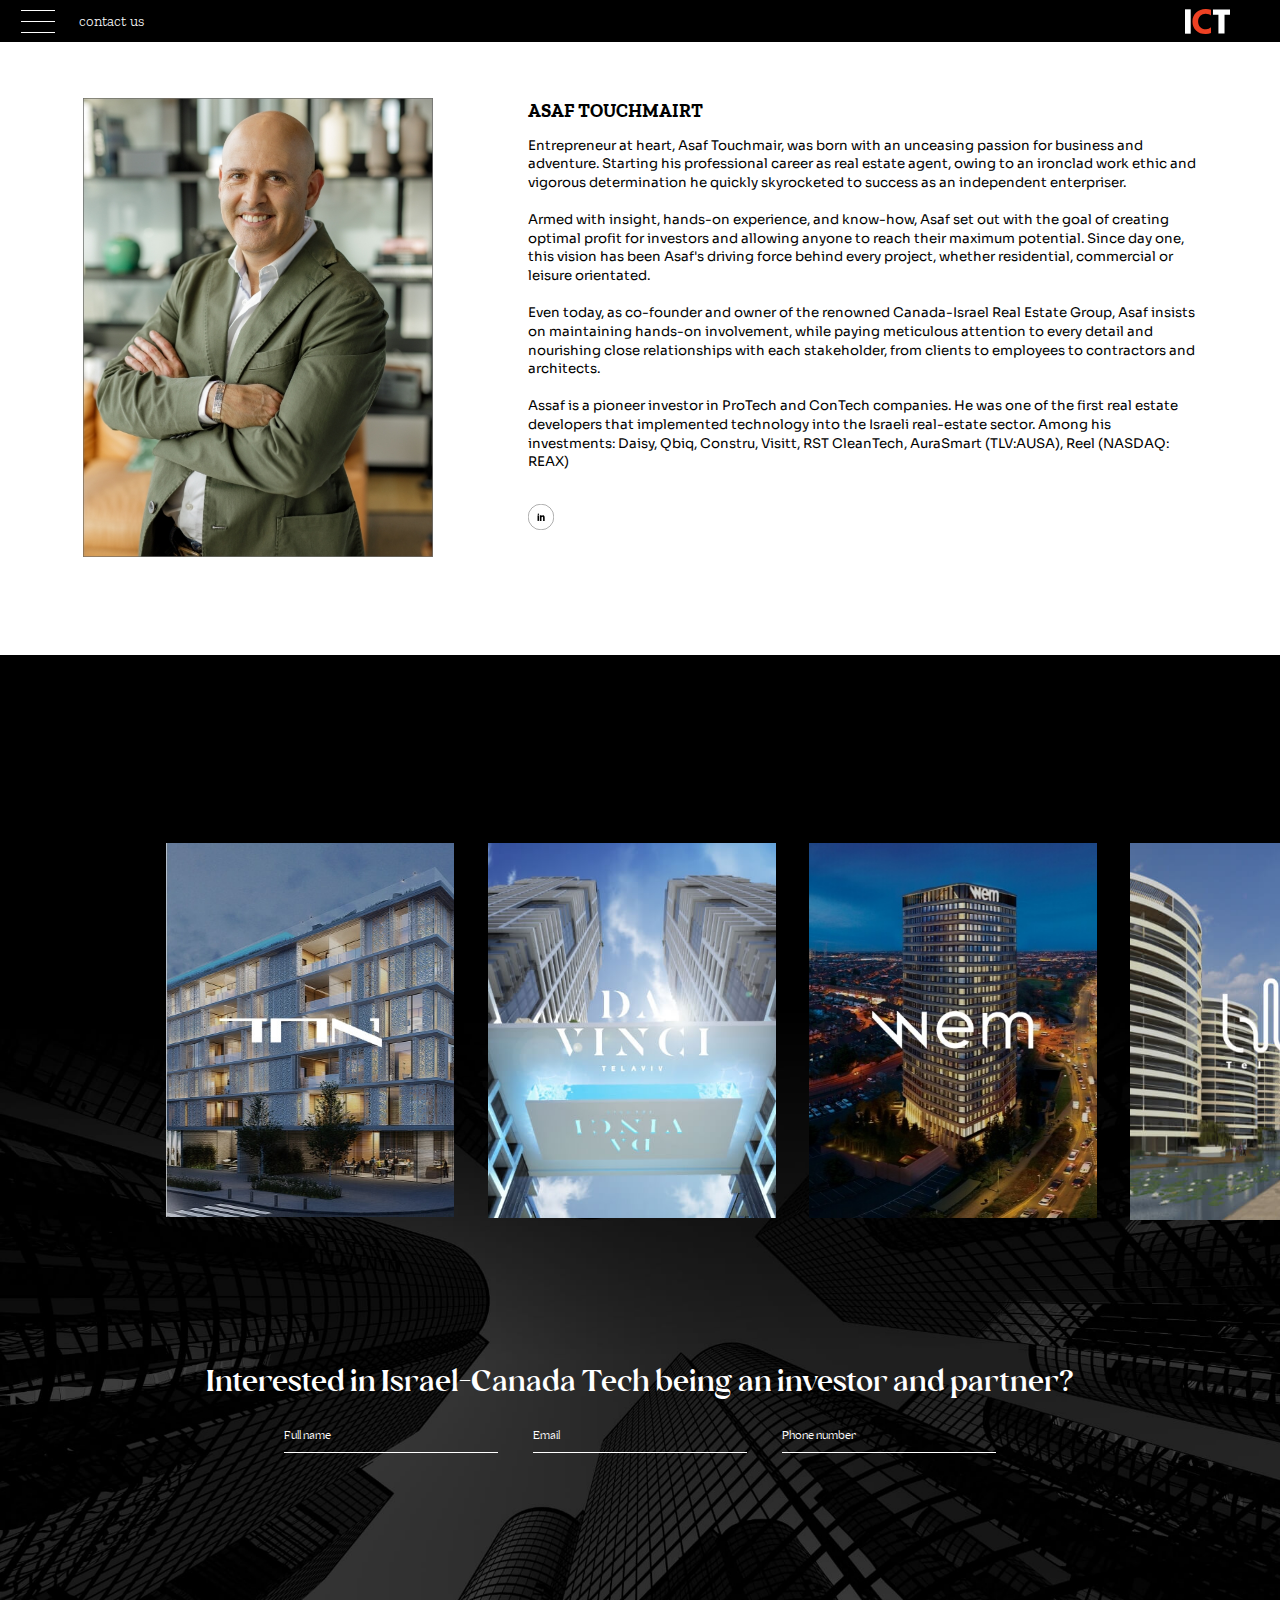
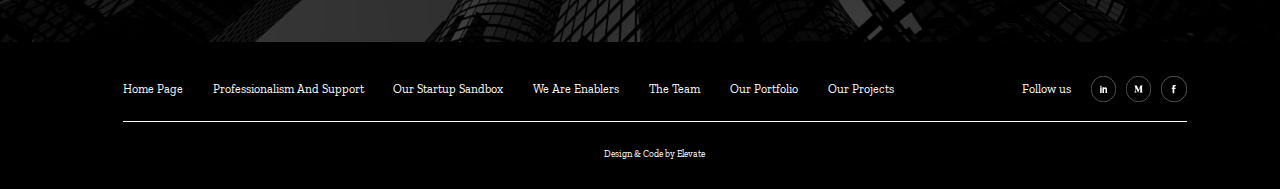
==== asaf.html @ 32698605 "[IMP] - Changes upon feedback" ====
<!DOCTYPE html>
<html lang="en-US">

<head>
  <!-- Meta -->
  <meta charset="UTF-8">
  <meta name="viewport" content="width=device-width, initial-scale=1.0">
  <meta name="description" content="Canada Tech">
  <title>Canada Tech</title>

  <!-- Font -->
  <link rel="preconnect" href="https://fonts.googleapis.com">
  <link rel="preconnect" href="https://fonts.gstatic.com" crossorigin>
  <link href="https://fonts.googleapis.com/css2?family=Zilla+Slab:wght@400;600&display=swap" rel="stylesheet">
  <link href="https://fonts.googleapis.com/css2?family=Sora&display=swap" rel="stylesheet">

  <!-- Style (Vendor) -->
  <link rel="stylesheet" href="css/swiper-bundle.min.css">
  <link rel="stylesheet" href="css/aos.css">

  <!-- Style -->
  <link rel="stylesheet" href="css/elevate-framework.css">
  <link rel="stylesheet" href="css/style.css">

  <!-- Favicon -->
  <link rel="icon" href="img/favicon.png">
</head>

<body>

  <!-- Header -->
  <header class="header">
    <div class="container">
      <!-- Action -->
      <div class="header-action">
        <!-- Hamburger -->
        <div class="header-hamburger">
          <a href="#">
            <img src="img/icons/hamburger.svg" alt="canada-tech-img">
          </a>
        </div>
        <p class="f-d-22 f-m-34 light f-zilla">contact us</p>
      </div>
      <!-- Logo -->
      <div class="header-logo">
        <a href="#">
          <img src="img/global/logo.svg" alt="canada-tech-img">
        </a>
      </div>
      <!-- Header Menu -->
      <div class="header-menu">
        <ul>
          <!-- Item -->
          <li>
            <a href="#aboutSlider">
              <h2 class="f-d-42 f-m-90 text-orange">01</h2>
              <p class="f-d-36 f-m-50">Professionalism
                <br>And Support</p>
              <img src="img/global/menu-bg.jpg" alt="canada-tech-img">
            </a>
          </li>
          <!-- Item -->
          <li>
            <a href="#aboutText2">
              <h2 class="f-d-42 f-m-90 text-orange">02</h2>
              <p class="f-d-36 f-m-50">Our Startup
                <br>Sandbox</p>
              <img src="img/global/menu-bg.jpg" alt="canada-tech-img">
            </a>
          </li>
          <!-- Item -->
          <li>
            <a href="#stats">
              <h2 class="f-d-42 f-m-90 text-orange">03</h2>
              <p class="f-d-36 f-m-50">We Are
                <br>Enablers</p>
              <img src="img/global/menu-bg.jpg" alt="canada-tech-img">
            </a>
          </li>
          <!-- Item -->
          <li>
            <a href="#team">
              <h2 class="f-d-42 f-m-90 text-orange">04</h2>
              <p class="f-d-36 f-m-50">The
                <br>Team</p>
              <img src="img/global/menu-bg.jpg" alt="canada-tech-img">
            </a>
          </li>
          <!-- Item -->
          <li>
            <a href="#portfolio">
              <h2 class="f-d-42 f-m-90 text-orange">05</h2>
              <p class="f-d-36 f-m-50">Our
                <br>Portfolio</p>
              <img src="img/global/menu-bg.jpg" alt="canada-tech-img">
            </a>
          </li>
          <!-- Item -->
          <li>
            <a href="#projects">
              <h2 class="f-d-42 f-m-90 text-orange">06</h2>
              <p class="f-d-36 f-m-50">Our
                <br>Projects</p>
              <img src="img/global/menu-bg.jpg" alt="canada-tech-img">
            </a>
          </li>
        </ul>
      </div>
    </div>
  </header>

  <!-- About Team -->
  <div class="about-team">
    <div class="container">
      <div class="img">
        <img src="img/about-team/person-2.jpg" alt="canada-tech-img">
      </div>
      <div class="text">
        <h1 class="f-d-28 f-m-60 f-zilla">ASAF TOUCHMAIRT</h1>
        <p class="f-d-20 f-m-32 f-zilla">
          Entrepreneur at heart, Asaf Touchmair, was born with an unceasing passion for business and adventure. Starting
          his professional career as real estate agent, owing to an ironclad work ethic and vigorous determination he
          quickly skyrocketed to success as an independent enterpriser.
          <br><br>
          Armed with insight, hands-on experience, and know-how, Asaf set out with the goal of creating optimal profit
          for investors and allowing anyone to reach their maximum potential. Since day one, this vision has been Asaf's
          driving force behind every project, whether residential, commercial or leisure orientated.
          <br><br>
          Even today, as co-founder and owner of the renowned Canada-Israel Real Estate Group, Asaf insists on
          maintaining hands-on involvement, while paying meticulous attention to every detail and nourishing close
          relationships with each stakeholder, from clients to employees to contractors and architects.
          <br><br>
          Assaf is a pioneer investor in ProTech and ConTech companies. He was one of the first real estate developers
          that implemented technology into the Israeli real-estate sector. Among his investments: Daisy, Qbiq, Constru,
          Visitt, RST CleanTech, AuraSmart (TLV:AUSA), Reel (NASDAQ: REAX)
        </p>
        <a href="https://www.linkedin.com/in/asaftuchmair/" target="_blank"><img src="img/icons/linkedin-circle.svg" alt="canada-tech-img"></a>
      </div>
    </div>
  </div>

  <!-- Projects -->
  <div class="projects">
    <!-- Projects Slider -->
    <div class="projects-slider">
      <div class="container">
        <!-- Heading -->
        <div class="heading" id="projects">
          <h2 class="f-d-80 f-m-80 medium" data-aos="fade-right">Our Projects</h2>
          <div class="swiper-arrows d-desktop" data-aos="flip-left">
            <a href="#" class="prev">
              <img src="img/icons/arrow-left-long-white.svg" alt="canada-tech-img">
            </a>
            <a href="#" class="next">
              <img src="img/icons/arrow-right-long-white.svg" alt="canada-tech-img">
            </a>
          </div>
        </div>
        <!-- Swiper -->
        <div class="swiper">
          <div class="swiper-wrapper">
            <!-- Slides-->
            <div class="swiper-slide">
              <img src="img/home/project-1.jpg" alt="canada-tech-img">
            </div>
            <!-- Slides-->
            <div class="swiper-slide">
              <img src="img/home/project-2.jpg" alt="canada-tech-img">
            </div>
            <!-- Slides-->
            <div class="swiper-slide">
              <img src="img/home/project-3.jpg" alt="canada-tech-img">
            </div>
            <!-- Slides-->
            <div class="swiper-slide">
              <img src="img/home/project-4.jpg" alt="canada-tech-img">
            </div>
          </div>
          <div class="swiper-pagination d-mobile"></div>
        </div>
      </div>
    </div>
    <!-- Contact -->
    <div class="contact" id="contact">
      <div class="container">
        <h2 class="f-d-50 f-m-65">Interested in Israel-Canada Tech being an investor and partner?</h2>
        <form>
          <input type="text" class="f-d-20 f-m-32" placeholder="Full name">
          <input type="text" class="f-d-20 f-m-32" placeholder="Email">
          <input type="text" class="f-d-20 f-m-32" placeholder="Phone number">
        </form>
        <a href="#" class="f-d-22 f-m-36 bold f-zilla" data-aos="flip-right" data-aos-anchor="#contact">Submit <img
            src="img/icons/arrow-right-white.svg" alt="canada-tech-img"></a>
      </div>
    </div>
    <!-- Bg -->
    <div class="bg">
      <picture>
        <source media="(min-width:1024px)" srcset="img/home/projects-bg.jpg">
        <img src="img/home/projects-bg-mobile.jpg" alt="canada-tech-img">
      </picture>
    </div>
  </div>

  <!-- Footer -->
  <footer class="footer d-desktop">
    <div class="container">
      <!-- Top -->
      <div class="footer-top">
        <!-- Links -->
        <div class="footer-links">
          <ul class="scroll-to f-d-18 f-zilla">
            <!-- Item -->
            <li>
              <a href="#banner">
                Home Page
              </a>
            </li>
            <!-- Item -->
            <li>
              <a href="#aboutSlider">
                Professionalism And Support
              </a>
            </li>
            <!-- Item -->
            <li>
              <a href="#aboutText2">
                Our Startup Sandbox
              </a>
            </li>
            <!-- Item -->
            <li>
              <a href="#stats">
                We Are Enablers
              </a>
            </li>
            <!-- Item -->
            <li>
              <a href="#team">
                The Team
              </a>
            </li>
            <!-- Item -->
            <li>
              <a href="#portfolio">
                Our Portfolio
              </a>
            </li>
            <!-- Item -->
            <li>
              <a href="#projects">
                Our Projects
              </a>
            </li>
          </ul>
        </div>
        <!-- Social -->
        <div class="footer-social">
          <p class="f-d-18 f-zilla">Follow us</p>
          <ul>
            <!-- Item -->
            <li>
              <a href="#">
                <img src="img/icons/linkedin.svg" alt="canada-tech-img">
              </a>
            </li>
            <!-- Item -->
            <li>
              <a href="#">
                <img src="img/icons/medium.svg" alt="canada-tech-img">
              </a>
            </li>
            <!-- Item -->
            <li>
              <a href="#">
                <img src="img/icons/facebook.svg" alt="canada-tech-img">
              </a>
            </li>
          </ul>
        </div>
      </div>
      <!-- Bottom -->
      <div class="footer-bottom">
        <a href="https://elevate.co.il/" class="f-d-14 f-zilla" target="_blank">Design & Code by Elevate</a>
      </div>
    </div>
  </footer>

  <!-- Script (Vendor) -->
  <script src="js/swiper-bundle.min.js"></script>
  <script src="js/aos.js"></script>
  <script src="js/gsap.min.js"></script>
  <script src="js/ScrollTrigger.min.js"></script>
  <script src="https://code.jquery.com/jquery-3.6.0.slim.min.js"
    integrity="sha256-u7e5khyithlIdTpu22PHhENmPcRdFiHRjhAuHcs05RI=" crossorigin="anonymous"></script>

  <!-- Script -->
  <script src="js/app.js"></script>

</body>

</html>
---- css/elevate-framework.css ----
/* #Global
================================================== */
body {
  font-weight: 400;
  line-height: 1.4;
  letter-spacing: 0;
  max-width: 100%;
}

body.no-scroll {
  overflow: hidden;
}

*,
*::after,
*::before {
  margin: 0;
  padding: 0;
  box-sizing: border-box;
}

*:focus {
  outline: none;
  box-shadow: none;
}

h1,
h2,
h3,
h4,
h5,
h6,
p {
  padding: 0;
  margin: 0;
}

figure {
  margin: 0;
  padding: 0;
}

img,
video,
picture {
  max-width: 100%;
  display: block;
}

ul {
  list-style: none;
}

a {
  text-decoration: none;
  color: inherit;
}

button {
  cursor: pointer;
}

input,
textarea,
button {
  font-family: inherit;
}

/* #Utilities
================================================== */
.container {
  margin: 0 auto;
}

.d-desktop {
  display: block;
}

.d-mobile {
  display: none;
}

.d-block {
  display: block;
}

.m-0 {
  margin: 0!important;
}

.my-0 {
  margin-top: 0!important;
  margin-bottom: 0!important;
}

.mr-auto {
  margin-right: auto!important;
}

.p-0 {
  padding: 0!important;
}

@media (max-width: 1023.98px) {
  .d-desktop {
    display: none;
  }

  .d-mobile {
    display: block;
  }

  .d-none-mobile {
    display: none !important;
  }
}

/* #Typography
================================================== */
/* Font Desktop (f-d) */
/* Fonts made from 1920px desktop design */

.f-d-14 {font-size: 0.73vw !important; /* 14px */ }
.f-d-16 {font-size: 0.83vw !important; /* 16px */ }
.f-d-17 {font-size: 0.88vw !important; /* 17px */ }
.f-d-18 {font-size: 0.94vw !important; /* 18px */ }
.f-d-19 {font-size: 0.989vw !important; /* 19px */ }
.f-d-20 {font-size: 1.04vw !important; /* 20px */ }
.f-d-21 {font-size: 1.09vw !important; /* 21px */ }
.f-d-22 {font-size: 1.15vw !important; /* 22px */ }
.f-d-24 {font-size: 1.25vw !important; /* 24px */ }
.f-d-25 {font-size: 1.3vw !important; /* 25px */ }
.f-d-26 {font-size: 1.35vw !important; /* 26px */ }
.f-d-27 {font-size: 1.4vw !important; /* 27px */ }
.f-d-28 {font-size: 1.45vw !important; /* 28px */ }
.f-d-30 {font-size: 1.56vw !important; /* 30px */ }
.f-d-32 {font-size: 1.66vw !important; /* 32px */ }
.f-d-35 {font-size: 1.82vw !important; /* 35px */ }
.f-d-36 {font-size: 1.875vw !important; /* 36px */ }
.f-d-38 {font-size: 1.98vw !important; /* 38px */ }
.f-d-40 {font-size: 2.08vw !important; /* 40px */ }
.f-d-42 {font-size: 2.18vw !important; /* 42px */ }
.f-d-45 {font-size: 2.35vw !important; /* 45px */ }
.f-d-47 {font-size: 2.44vw !important; /* 47px */ }
.f-d-48 {font-size: 2.5vw !important; /* 48px */ }
.f-d-50 {font-size: 2.6vw !important; /* 50px */ }
.f-d-52 {font-size: 2.7vw !important; /* 52px */ }
.f-d-55 {font-size: 2.86vw !important; /* 55px */ }
.f-d-60 {font-size: 3.125vw !important; /* 60px */ }
.f-d-65 {font-size: 3.38vw !important; /* 65px */ }
.f-d-70 {font-size: 3.64vw !important; /* 70px */ }
.f-d-75 {font-size: 3.9vw !important; /* 75px */ }
.f-d-80 {font-size: 4.16vw !important; /* 80px */ }
.f-d-85 {font-size: 4.43vw !important; /* 85px */ }
.f-d-90 {font-size: 4.68vw !important; /* 90px */ }
.f-d-95 {font-size: 4.95vw !important; /* 95px */ }
.f-d-97 {font-size: 5vw !important; /* 97px */ }
.f-d-100 {font-size: 5.2vw !important; /* 100px */ }

/* Font Mobile (f-m) */
/* Fonts made from 750px desktop design */

@media (max-width: 1023.98px) {
  .f-m-14 {font-size: 1.86vw !important; /* 14px */ }
  .f-m-16 {font-size: 2.13vw !important; /* 16px */ }
  .f-m-17 {font-size: 2.26vw !important; /* 17px */ }
  .f-m-18 {font-size: 2.4vw !important; /* 18px */ }
  .f-m-19 {font-size: 2.53vw !important; /* 19px */ }
  .f-m-20 {font-size: 2.66vw !important; /* 20px */ }
  .f-m-21 {font-size: 2.8vw !important; /* 21px */ }
  .f-m-22 {font-size: 2.93vw !important; /* 22px */ }
  .f-m-24 {font-size: 3.2vw !important; /* 24px */ }
  .f-m-25 {font-size: 3.33vw !important; /* 25px */ }
  .f-m-26 {font-size: 3.46vw !important; /* 26px */ }
  .f-m-27 {font-size: 3.6vw !important; /* 27px */ }
  .f-m-28 {font-size: 3.73vw !important; /* 28px */ }
  .f-m-30 {font-size: 4vw !important; /* 30px */ }
  .f-m-32 {font-size: 4.26vw !important; /* 32px */ }
  .f-m-34 {font-size: 4.53vw !important; /* 34px */ }
  .f-m-35 {font-size: 4.66vw !important; /* 35px */ }
  .f-m-36 {font-size: 4.8vw !important; /* 36px */ }
  .f-m-38 {font-size: 5vw !important; /* 38px */ }
  .f-m-40 {font-size: 5.33vw !important; /* 40px */ }
  .f-m-42 {font-size: 5.6vw !important; /* 42px */ }
  .f-m-45 {font-size: 6vw !important; /* 45px */ }
  .f-m-47 {font-size: 6.26vw !important; /* 47px */ }
  .f-d-48 {font-size: 6.4vw !important; /* 48px */ }
  .f-m-50 {font-size: 6.66vw !important; /* 50px */ }
  .f-d-52 {font-size: 6.93vw !important; /* 52px */ }
  .f-m-55 {font-size: 7.33vw !important; /* 55px */ }
  .f-m-60 {font-size: 8vw !important; /* 60px */ }
  .f-m-65 {font-size: 8.66vw !important; /* 65px */ }
  .f-m-70 {font-size: 9.33vw !important; /* 70px */ }
  .f-m-75 {font-size: 10vw !important; /* 75px */ }
  .f-m-80 {font-size: 10.66vw !important; /* 80px */ }
  .f-m-84 {font-size: 11.2vw !important; /* 84px */ }
  .f-m-85 {font-size: 11.33vw !important; /* 85px */ }
  .f-m-90 {font-size: 12vw !important; /* 90px */ }
  .f-m-95 {font-size: 12.66vw !important; /* 95px */ }
  .f-m-100 {font-size: 13.3vw !important; /* 100px */ }
}

.ultra-light {
  font-weight: 100 !important;
}

.light {
  font-weight: 200 !important;
}

.regular {
  font-weight: 400 !important;
}

.medium {
  font-weight: 500 !important;
}

.semi-bold {
  font-weight: 600 !important;
}

.bold {
  font-weight: 700 !important;
}

.ultra-bold {
  font-weight: 800 !important;
}

.black {
  font-weight: 900 !important;
}

.text-left {
  text-align: left!important;
}

.text-center {
  text-align: center!important;
}

.text-right {
  text-align: right!important;
}

.ratio-16-9 {
  position: relative;
  padding-top: 56.25%;
  width: 100%;
}

.ratio-8-5 {
  position: relative;
  padding-top: 62.5%;
  width: 100%;
}

.ratio-4-3 {
  position: relative;
  padding-top: 75%;
  width: 100%;
}

.ratio-16-9 > *,
.ratio-8-5 > *,
.ratio-4-3 > * {
  position: absolute;
  top: 0;
  left: 0;
  width: 100%;
  height: 100%;
  object-fit: cover;
}

h1,
h2,
h3,
h4,
h5,
h6 {
  font-size: inherit;
}

/* #Tabs
================================================== */
.tabs .tab-panel {
  height: 0;
  opacity: 0;
  visibility: hidden;
  overflow: hidden;

  transition: opacity .8s ease, visibility .8s ease;
}

.tabs .tab-panel.active {
  height: auto;
  opacity: 1;
  visibility: visible;
}

/* #Accordion
================================================== */
.accordion .simbol .minus {
  display: none;
}

.accordion .show .simbol .minus {
  display: block;
}

.accordion .show .simbol .plus {
  display: none;
}

.accordion .collapse {
  overflow: hidden;
  height: 0;
}

.accordion .collapse-toggler {
  cursor: pointer;
  user-select: none;
}

/* #Checkbox
================================================== */
.checkbox {
  display: flex;
  align-items: flex-start;
}

.checkbox input {
  width: 20px;
  height: 20px;
  cursor: pointer;
  appearance: none;
  border-radius: 4px;
  border-color: #707070;
  border-width: 1px;
  border-style: solid;
  flex: 0 0 20px;
}

.checkbox input:checked {
  border-color: #1c6bba;
  background-color: #1c6bba;
  background-image: url("data:image/svg+xml,%3Csvg xmlns='http://www.w3.org/2000/svg' viewBox='0 0 12 10' fill='none' %3E %3Cpath stroke='%23ffffff' d='M1 6L4 9L11 1' stroke-width='1.5' stroke-linecap='round' stroke-linejoin='round' %3E %3C/path%3E %3C/svg%3E");
  background-size: 12px 10px;
  background-position: center center;
  background-repeat: no-repeat;
}

.checkbox label {
  padding-right: 7px;
  cursor: pointer;
  user-select: none;
}
---- css/style.css ----
/* #Font
================================================== */
@font-face {
  font-family: "elgoc";
  font-weight: 200;
  src: url("../font/elgoc-light-webfont.woff");
}

@font-face {
  font-family: "elgoc";
  font-weight: 400;
  src: url("../font/elgoc-regular-webfont.woff");
}

@font-face {
  font-family: "elgoc";
  font-weight: 500;
  src: url("../font/elgoc-medium-webfont.woff");
}

@font-face {
  font-family: "elgoc";
  font-weight: 700;
  src: url("../font/elgoc-bold-webfont.woff");
}

body {
  font-family: 'elgoc', serif;
  line-height: 1.4;
}

.f-zilla {
  font-family: 'Zilla Slab', serif;
}

.text-orange {
  color: #EE4123;
}

@media (max-widht: 1023.98px) {
  body {
    min-height: 100vh;
    min-height: -webkit-fill-available;
  }
  html {
    height: -webkit-fill-available;
  }
}

/* #Header
================================================== */
.header {
  background-color: #000000;
  color: white;
  position: fixed;
  top: 0;
  left: 0;
  width: 100%;
  z-index: 10000;
}

.header .container {
  display: flex;
  align-items: center;
  justify-content: space-between;
  padding: .67vw 3.9vw .67vw 1.66vw;
}

.header-action {
  display: flex;
  align-items: center;
  justify-content: space-between;
}

.header-logo img {
  width: 3.5vw;
}

.header-hamburger {
  margin-right: 1.9vw;
  display: flex;
  align-items: center;
}

@media (max-width: 1023.98px) {
  .header .container {
    padding: 4vw;
  }
  
  .header-logo img {
    width: 13.33vw;
  }
  
  .header-hamburger {
    margin-right: 5vw;
  }
}

/* #Hamburger
================================================== */
.hamburger {
  font: inherit;
  display: inline-flex;
  align-items: center;
  overflow: visible;
  margin: 0;
  padding: 0;
  cursor: pointer;
  transition-timing-function: linear;
  transition-duration: .3s;
  transition-property: all;
  text-transform: none;
  color: inherit;
  border: 0;
  background-color: transparent;
  outline: none !important;
}

.hamburger.is-active .hamburger-inner,
.hamburger.is-active .hamburger-inner:after,
.hamburger.is-active .hamburger-inner:before {
  background-color: white;
}

.hamburger-box {
  position: relative;
  display: inline-block;
  width: 1.71vw;
  height: 1.41vw;
}

.hamburger-inner {
  top: 50%;
  display: block;
  margin-top: -2px;
}

.hamburger-inner,
.hamburger-inner:after,
.hamburger-inner:before {
  position: absolute;
  width: 1.71vw;
  height: 1px;
  transition-timing-function: ease;
  transition-duration: .3s;
  transition-property: all;
  background-color: white;
}

.header-white .hamburger-inner,
.header-white .hamburger-inner:after,
.header-white .hamburger-inner:before {
  background-color: white;
}

.header.show-menu .hamburger-inner,
.header.show-menu .hamburger-inner:after,
.header.show-menu .hamburger-inner:before {
  background-color: white;
}

.hamburger-inner:after,
.hamburger-inner:before {
  display: block;
  content: "";
}

.hamburger-inner:before {
  top: 0;
  left: 0;
}

.hamburger-inner:after {
  bottom: 0;
  left: 0;
}

.hamburger--slider .hamburger-inner {
  top: 0;
  margin-top: 0;
}

.hamburger--slider .hamburger-inner:before {
  top: .57vw;
  transition-timing-function: ease;
  transition-duration: .3s;
  transition-property: all;
}

.hamburger--slider .hamburger-inner:after {
  top: 1.14vw;
}

.hamburger--slider.is-active .hamburger-inner {
  transform: translate3d(0, .57vw, 0) rotate(45deg);
}

.hamburger--slider.is-active .hamburger-inner:before {
  transform: rotate(-45deg) translate3d(-1vw, -.35vw, 0);
  opacity: 0;
}

.hamburger--slider.is-active .hamburger-inner:after {
  transform: translate3d(0, -1.14vw, 0) rotate(-90deg);
  width: 100%;
}

@media (max-width: 1023.98px) {
  .hamburger-box {
    width: 8.4vw;
    height: 5.6vw;
  }

  .hamburger-inner,
  .hamburger-inner:after,
  .hamburger-inner:before {
    width: 8.4vw;
  }

  .hamburger--slider .hamburger-inner:before {
    top: 2.76vw;
  }
  
  .hamburger--slider .hamburger-inner:after {
    top: 5.53vw;
  }

  .hamburger--slider.is-active .hamburger-inner {
    transform: translate3d(0, 2.76vw, 0) rotate(45deg);
  }

  .hamburger--slider.is-active .hamburger-inner:before {
    transform: rotate(-45deg) translate3d(-1vw, -1.5vw, 0);
  }

  .hamburger--slider.is-active .hamburger-inner:after {
    transform: translate3d(0, -5.53vw, 0) rotate(-90deg);
  }
}

/* #Footer
================================================== */
.footer {
  background-color: #000000;
  color: white;
  padding: 2.7vw 7.3vw 1.97vw 9.58vw;
}

.footer-top {
  display: flex;
  align-items: center;
  justify-content: space-between;
}

.footer-links ul {
  display: flex;
  align-items: center;
}

.footer-links li:not(:last-child) {
  margin-right: 2.34vw;
}

.footer-social,
.footer-social ul {
  display: flex;
  align-items: center;
}

.footer-social p {
  margin-right: 1.5vw;
}

.footer-social li:not(:last-child) {
  margin-right: .75vw;
}

.footer-social li img {
  width: 2vw;
}

.footer-bottom {
  text-align: center;
  border-top: 1px solid white;
  padding-top: 1.5vw;
  margin-top: 1.5vw;
}

/* #Banner
================================================== */
.banner {
  position: relative;
  overflow: hidden;
}

.banner video {
  width: 100%;
  height: 100vh;
  object-fit: cover;
  object-position: center;
}

.banner .video {
  position: relative;
}

.banner .video::after {
  content: '';
  position: absolute;
  top: 0;
  left: 0;
  width: 100%;
  height: 100%;
  background-color: rgba(0, 0, 0, .17);
}

.banner .text {
  position: absolute;
  top: 42%;
  left: 50%;
  transform: translate(-50%, -50%);
  text-align: center;
  color: white;
}

.banner h1 {
  line-height: 1;
  margin-bottom: 1.8vw;
}

.banner p {
  width: 41.66vw;
  margin: 0 auto;
}

.banner .scroll {
  position: absolute;
  left: 50%;
  bottom: 1vw;
  transform: translateX(-50%);
  animation: bounce 3s infinite;
}

.banner .scroll img {
  width: 2vw;
}

@keyframes bounce {
  50% {
    transform: translateY(-1.5vw) translateX(-50%);
  }
}

@media (max-width: 1023.98px) {
  .banner .text {
    top: 42%;
    width: 92%;
  }
  
  .banner h1 {
    margin-bottom: 2.66vw;
  }

  .banner p {
    width: 100%;
  }
  
  .banner .scroll {
    bottom: 4.66vw;
  }
  
  .banner .scroll img {
    width: 8.66vw;
  }
}

/* #Projects
================================================== */
.projects {
  position: relative;
  overflow: hidden;
}

.projects .bg,
.projects .bg img,
.projects .bg picture {
  width: 100%;
}

/* Slider */
.projects-slider {
  position: absolute;
  top: 6.87vw;
  left: 0;
  width: 100%;
  color: white;
  overflow: hidden;
}

.projects-slider .container {
  width: 74%;
}

.projects-slider .heading {
  display: flex;
  align-items: baseline;
  justify-content: space-between;
  margin-bottom: 3.65vw;
}

.projects-slider h2 {
  padding-left: 1.5vw;
  border-left: 3px solid white;
  line-height: 1;
}

.projects-slider .swiper {
  overflow: visible;
  cursor: grab;
}

.projects-slider .swiper-arrows {
  display: flex;
  align-items: center;
}

.projects-slider .swiper-arrows img {
  width: 2vw;
}

.projects-slider .swiper-arrows .prev {
  margin-right: 1.5vw;
}

.projects-slider .swiper {
  margin: 0 -1.3vw;
}

.projects-slider .swiper-slide {
  padding: 0 1.3vw;
}

.projects-slider .swiper-slide img {
  width: 100%;
}

@media (max-width: 1023.98px) {
  .projects-slider {
    top: 13.33vw;
  }
  
  .projects-slider .container {
    width: 92%;
  }
  
  .projects-slider .heading {
    margin-bottom: 8.93vw;
  }
  
  .projects-slider h2 {
    padding-left: 3.33vw;
  }
  
  .projects-slider .swiper-arrows {
    display: none;
  }
  
  .projects-slider .swiper {
    margin: 0 -3.33vw;
    padding-bottom: 13vw;
  }
  
  .projects-slider .swiper-slide {
    padding: 0 3.33vw;
  }

  .projects-slider .swiper-pagination {
    bottom: 0;
  }

  .swiper-horizontal>.swiper-pagination-bullets .swiper-pagination-bullet, .swiper-pagination-horizontal.swiper-pagination-bullets .swiper-pagination-bullet {
    margin: 0 2vw;
  }

  .swiper-pagination-bullet {
    width: 4.66vw;
    height: 4.66vw;
    background: transparent;
    opacity: 1;
    border: 1px solid white;
  }
  
  .swiper-pagination-bullet-active {
    opacity: 1;
    border: 1px solid #EE4123;
    background: transparent;
    position: relative;
  }

  .swiper-pagination-bullet-active::after {
    content: '';
    position: absolute;
    top: 50%;
    left: 50%;
    width: 2vw;
    height: 2vw;
    border-radius: 50%;
    background-color: #EE4123;
    transform: translate(-50%, -50%);
  }
}

/* Contact */
.contact {
  position: absolute;
  top: 54.89vw;
  left: 0;
  width: 100%;
  color: white;
}

.contact .container {
  width: 74%;
  display: flex;
  flex-direction: column;
  align-items: center;
  justify-content: center;
}

.contact h2 {
  margin-bottom: 1.5vw;
}

.contact input {
  border: none;
  color: white;
  background-color: transparent;
  border-bottom: 1px solid white;
  width: 16.77vw;
  padding-bottom: .75vw;
}

.contact input::placeholder {
  color: white;
}

.contact input:not(:last-child) {
  margin-right: 2.44vw;
}

.contact form {
  margin-bottom: 3.65vw;
}

.contact a {
  display: flex;
  align-items: center;
  border-bottom: 6px solid #EE4123;
  padding-bottom: .25vw;
}

.contact a img {
  width: .5vw;
  margin-left: 1.3vw;
}

@media (max-width: 1023.98px) {
  .contact {
    top: 136.26vw;
  }
  
  .contact .container {
    width: 79%;
    justify-content: flex-start;
    align-items: flex-start;
  }
  
  .contact h2 {
    text-align: center;
    margin-bottom: 8vw;
  }
  
  .contact input {
    width: 100%;
    padding-bottom: 2.66vw;
    margin-bottom: 8vw;
  }
  
  .contact input:not(:last-child) {
    margin-right: 0;
  }
  
  .contact form {
    margin-bottom: 0;
  }
  
  .contact a {
    padding-bottom: 1vw;
  }
  
  .contact a img {
    width: 3.33vw;
    margin-left: 2.66vw;
  }
}

/* #Portfolio
================================================== */
.portfolio-slider {
  width: 100%;
  color: black;
  padding: 11.45vw 0 7.8vw 0;
  overflow: hidden;
}

.portfolio-slider .container {
  width: 74%;
}

.portfolio-slider .heading {
  display: flex;
  align-items: baseline;
  justify-content: space-between;
  margin-bottom: 3.65vw;
}

.portfolio-slider h2 {
  padding-left: 1.5vw;
  border-left: 3px solid black;
  line-height: 1;
}

.portfolio-slider .swiper {
  cursor: grab;
}

.portfolio-slider .swiper-arrows {
  display: flex;
  align-items: center;
}

.portfolio-slider .swiper-arrows img {
  width: 2vw;
}

.portfolio-slider .swiper-arrows .prev {
  margin-right: 1.5vw;
}

.portfolio-slider .swiper-slide {
  padding: 0 1.666vw;
}

.portfolio-slider .swiper-slide img {
  width: 100%;
}

.portfolio-slider .swiper-slide > div {
  position: relative;
}

.portfolio-slider .swiper-slide .text {
  position: absolute;
  bottom: 0;
  left: 0;
  padding: 1.8vw 1.3vw;
  color: white;
  width: 100%;
}

.portfolio-slider .swiper-slide a {
  text-decoration: underline;
}

.portfolio-slider .swiper-slide p {
  margin: 1.2vw 0 1.5vw 0;
}

@media (max-width: 1023.98px) {
  .portfolio-slider {
    padding: 21.33vw 0 25.6vw 0;
    position: relative;
  }
  
  .portfolio-slider .container {
    width: 92%;
  }
  
  .portfolio-slider .heading {
    margin-bottom: 8.93vw;
  }
  
  .portfolio-slider h2 {
    padding-left: 3.33vw;
  }
  
  .portfolio-slider .swiper-arrows {
    position: absolute;
    bottom: 20vw;
    left: 50%;
    transform: translateX(-50%);
  }

  .portfolio-slider .swiper-arrows img {
    width: 8.66vw;
  }
  
  .portfolio-slider .swiper-arrows .prev {
    margin-right: 5.33vw;
  }
  
  .portfolio-slider .swiper {
    margin: 0 -3.33vw;
    padding-bottom: 13vw;
  }
  
  .portfolio-slider .swiper-slide {
    padding: 0 3.33vw;
  }

  .portfolio-slider .swiper-pagination {
    bottom: 0;
  }

  .portfolio-slider .swiper-slide .text {
    padding: 8.26vw 5.33vw;
  }
  
  .portfolio-slider .swiper-slide p {
    margin: 1.2vw 0 1.5vw 0;
  }
}

/* #Team
================================================== */
.team .container {
  display: flex;
  align-items: center;
  justify-content: center;
  overflow: hidden;
}

.team .img img {
  width: 43vw;
  margin: 0 auto;
  position: relative;
  z-index: 1;
}

.team .wrap {
  position: relative;
}

.team .info {
  position: absolute;
  z-index: 2;
}

.team .info-1 {
  top: 37%;
  left: 4%;
}

.team .info-2 {
  top: 49%;
  right: 3%;
}

.team .info a {
  margin-top: .75vw;
  display: block;
}

.team .info a img {
  width: 1.3vw;
}

@media (max-width: 1023.98px) {
  .team .img img {
    width: 93%;
    margin-top: 5vw;
  }

  .team .info {
    text-align: center;
    display: flex;
    flex-direction: column;
    align-items: center;
    justify-content: center;
  }

  .team .info-1 {
    top: 0;
    left: 21%;
  }
  
  .team .info-2 {
    top: 0;
    right: 22%;
  }

  .team .info a img {
    width: 4.8vw;
  }
}

/* #Stats
================================================== */ 
.stats {
  padding: 7.8vw 0 2vw 0;
  overflow: hidden;
}

.stats .container {
  width: 74%;
  display: flex;
}

/* Text */
.stats .text {
  flex: 0 0 24.652vw;
  padding-right: 3vw;
}

.stats .text h2 {
  line-height: 1;
  padding-left: 1.8vw;
  border-left: 3px solid black;
  margin-bottom: 2.6vw;
}

/* Numbers */
.stats .numbers ul {
  display: flex;
  flex-wrap: wrap;
}

.stats .numbers li {
  flex: 0 0 49.25%;
  margin-bottom: 4vw;
  position: relative;
  padding-left: 1.3vw;
  padding-right: 4vw;
}

.stats .numbers li::after {
  content: '';
  position: absolute;
  top: 21%;
  left: 0;
  width: 3px;
  height: 3.9vw;
  background-color: black;
}

@media (max-width: 1023.98px) {
  .stats {
    padding: 18.4vw 0 20vw 0;
  }
  
  .stats .container {
    width: 92%;
    display: block;
  }
  
  /* Text */
  .stats .text {
    padding-right: 2.66vw;
    margin-bottom: 11.33vw;
  }
  
  .stats .text h2 {
    padding-left: 3.33vw;
    margin-bottom: 4.66vw;
  }

  .stats .text p {
    padding-left: 3.33vw;
    border-left: 3px solid transparent;
  }
  
  /* Numbers */
  .stats .numbers li {
    flex: 0 0 50%;
    margin-bottom: 8vw;
    padding-left: 3vw;
    padding-right: 0;
  }
  
  .stats .numbers li::after {
    top: 7vw;
    height: 10vw;
  }
}

/* #Lines
================================================== */ 
body {
  position: relative;
}

.lines .line {
  position: absolute;
  top: 0;
  left: calc(13% + 1px);
  height: 286vw;
  width: 1px;
  background-color: #9797973d;
}

.lines .line:nth-child(2) {
  left: calc(13% + 24.652vw);
}

.lines .line:nth-child(3) {
  left: auto;
  right: calc(13% + 24.652vw);
}

.lines .line:nth-child(4) {
  left: auto;
  right: calc(13% + 1px);
}

@media (max-width: 1023.98px) {
  .lines .line {
    height: 1050vw;
  }

  .lines .line {
    left: 4%;
  }

  .lines .line:nth-child(4) {
    left: auto;
    right: 4%;
  }

  .lines .line:nth-child(2) {
    left: 50%;
  }
  
  .lines .line:nth-child(3) {
    display: none;
  }
}

/* #About
================================================== */
.about {
  padding-top: 10vw;
  position: relative;
  overflow: hidden;
}

.about .text-1 {
  color: white;
  position: absolute;
  top: 16.77vw;
  left: 50%;
  line-height: 1;
}

.about .text-2 {
  color: white;
  position: absolute;
  bottom: 30.36vw;
  left: 50%;
  transform: translateX(-50%);
  width: 74%;
  display: flex;
  align-items: center;
}

.about .text-2 h2 {
  line-height: 1;
  padding-left: 1.33vw;
  border-left: 3px solid white;
}

.about .text-2 p {
  width: 32.5vw;
  margin-left: auto;
}

.about .bg img,
.about .bg picture {
  width: 100%;
}

@media (max-width: 1023.98px) {
  .about {
    padding-top: 20vw;
  }

  .about .text-1 {
    top: 36.93vw;
    width: 92%;
    transform: translateX(-50%);
  }

  .about .text-2 {
    bottom: 81.33vw;
    width: 92%;
    display: block;
  }
  
  .about .text-2 h2 {
    padding-left: 3.33vw;
    margin-bottom: 4.66vw;
  }
  
  .about .text-2 p {
    width: 100%;
    padding-left: 3.33vw;
  }
}

/* #About Slider
================================================== */
.about {
  overflow: hidden;
}

.about .slider {
  position: absolute;
  width: 78.5%;
  left: 20%;
  top: 6.87vw;
  z-index: 100;
  height: 40.57vw;
}

.about .video-slider,
.about .text-slider {
  position: absolute;
  top: 0;
  left: 0;
  width: 100%;
  z-index: 100;
}

.about .video-slider,
.about .text-slider {
  height: 40.57vw;
  width: 25.9vw;
}

.about .video-slider::after {
  content: '';
  position: absolute;
  top: 0;
  left: 0;
  width: 100%;
  height: 100%;
  box-shadow: 0 -.25vw 4vw #EE4123;
}

.about .video-slider .swiper,
.about .video-slider .swiper-wrapper,
.about .video-slider .swiper-slide {
  position: static;
  height: 40.57vw;
}

.about .swiper-slide .video {
  z-index: 50;
  position: relative;
}

.about .swiper-slide .video::after {
  content: '';
  position: absolute;
  bottom: 0;
  left: 0;
  width: 100%;
  height: 100%;
  background-image: linear-gradient(to top,black, transparent);
}

.about .swiper-slide video {
  height: 40.57vw;
  object-fit: cover;
  object-position: center;
}

.about .text-slider .swiper {
  overflow: visible;
}

.about .swiper-slide .description {
  opacity: 0;
  visibility: hidden;
  transition: all .4s ease;
}

.about .swiper-slide.swiper-slide-active .description {
  opacity: 1;
  visibility: visible;
}

.about .swiper-slide .text {
  color: white;
  padding: 5.83vw 1.5vw 7vw 2vw;
  height: 40.57vw;
  position: relative;
  z-index: 20;
  display: flex;
  flex-direction: column;
  justify-content: flex-end;
}

.about .swiper-slide.swiper-slide-next .text {
  padding-left: 5vw;
}

.about .swiper-slide .text h3 {
  margin-bottom: 1vw;
}

.about .swiper-arrows .prev {
  position: absolute;
  bottom: 3.9vw;
  left: -2.6vw;
  transform: translateX(-100%);
  z-index: 200;
}

.about .swiper-arrows .next {
  position: absolute;
  bottom: 3.9vw;
  left: 28.5vw;
  z-index: 200;
}

.about .swiper-arrows img {
  width: 2vw;
}

@media (max-width: 1023.98px) {
  .about .slider {
    width: 100%;
    left: 0;
    top: 60.8vw;
    height: 128.8vw;
  }
  
  .about .video-slider,
  .about .text-slider {
    width: 85%;
    padding-left: 4%;
  }
  
  .about .video-slider {
    height: 128.8vw;
  }
  
  .about .video-slider::after {
    display: none;
  }
  
  .about .video-slider .swiper,
  .about .video-slider .swiper-wrapper,
  .about .video-slider .swiper-slide {
    height: 128.8vw;
  }
  
  .about .swiper-slide video {
    height: 128.8vw;
  }
  
  .about .swiper-slide .text {
    padding: 16.66vw 5.3vw;
    height: 128.8vw;
  }
  
  .about .swiper-slide.swiper-slide-next .text {
    padding-left: 5.3vw;
  }
  
  .about .swiper-slide .text h3 {
    margin-bottom: 2vw;
  }
  
  .about .swiper-arrows .prev {
    bottom: -10vw;
    left: 50%;
    transform: translateX(-125%);
  }
  
  .about .swiper-arrows .next {
    bottom: -10vw;
    left: calc(50% + 5.33vw + 8.66vw);
    transform: translateX(-125%);
  }
  
  .about .swiper-arrows img {
    width: 8.66vw;
  }
}

/* #Header Menu
================================================== */
.header-menu {
  position: fixed;
  top: 3.28vw;
  left: 0;
  width: 100%;
  height: calc(100% - 3.28vw);
  background-color: black;
  border-top: 1px solid #636363;
  opacity: 0;
  visibility: hidden;
  transition: all .4s ease;
}

.header.show .header-menu {
  opacity: 1;
  visibility: visible;
}

.header-menu ul {
  display: flex;
  height: 100%;
}

.header-menu ul li {
  flex: 1 1 0px;
  height: 100%;
}

.header-menu ul li:not(:last-child) {
  border-right: 1px solid #636363;
}

.header-menu ul li a {
  display: flex;
  flex-direction: column;
  align-items: center;
  justify-content: center;
  text-align: center;
  position: relative;
  height: 100%;
}

.header-menu ul li img {
  width: 100%;
  height: 100%;
  position: absolute;
  top: 0;
  left: 0;
  object-fit: cover;
  object-position: center;
  z-index: -1;
  opacity: 0;
  transition: all .4s ease;
}

.header-menu h2 {
  margin-bottom: 1.5vw;
}

.header-menu ul li:hover img {
  opacity: 1;
}

@media (max-width: 1023.98px) {
  .header-menu {
    top: 15.46vw;
    height: calc(100% - 15.46vw);
    overflow-y: auto;
  }
  
  .header-menu ul {
    display: block;
  }
  
  .header-menu ul li {
    height: 50.66vw;
  }
  
  .header-menu ul li:not(:last-child) {
    border-right: none;
    border-bottom: 1px solid #636363;
  }
  
  .header-menu ul li a {
    display: flex;
    flex-direction: column;
    align-items: center;
    justify-content: center;
    text-align: center;
    position: relative;
    height: 100%;
  }
  
  .header-menu ul li img {
    width: 100%;
    height: 100%;
    position: absolute;
    top: 0;
    left: 0;
    object-fit: cover;
    object-position: center;
    z-index: -1;
    opacity: 0;
    transition: all .4s ease;
  }
  
  .header-menu h2 {
    margin-bottom: 1.5vw;
  }
  
  .header-menu ul li:hover img {
    opacity: 1;
  }
}

/* #About Team
================================================== */
.about-team {
  padding: 7.65vw 0;
}

.about-team .container {
  width: 87%;
  display: flex;
}

.about-team .img {
  flex: 0 0 27.34vw;
  margin-right: 7.44vw;
}

.about-team .img img {
  width: 100%;
}

.about-team h1 {
  margin-bottom: 1vw;
}

.about-team p {
  margin-bottom: 2.5vw;
  font-family: 'Sora', sans-serif;
}

.about-team a img {
  width: 2vw;
}

@media (max-width: 1023.98px) {
  .about-team {
    padding: 20vw 0 15vw 0;
  }
  
  .about-team .container {
    width: 92%;
    display: block;
  }
  
  .about-team .img {
    margin-right: 0;
    margin-bottom: 7vw;
  }
  
  .about-team .img img {
    width: 75%;
  }
  
  .about-team h1 {
    margin-bottom: 3vw;
  }
  
  .about-team p {
    margin-bottom: 8vw;
  }
  
  .about-team a img {
    width: 10vw;
  }
}
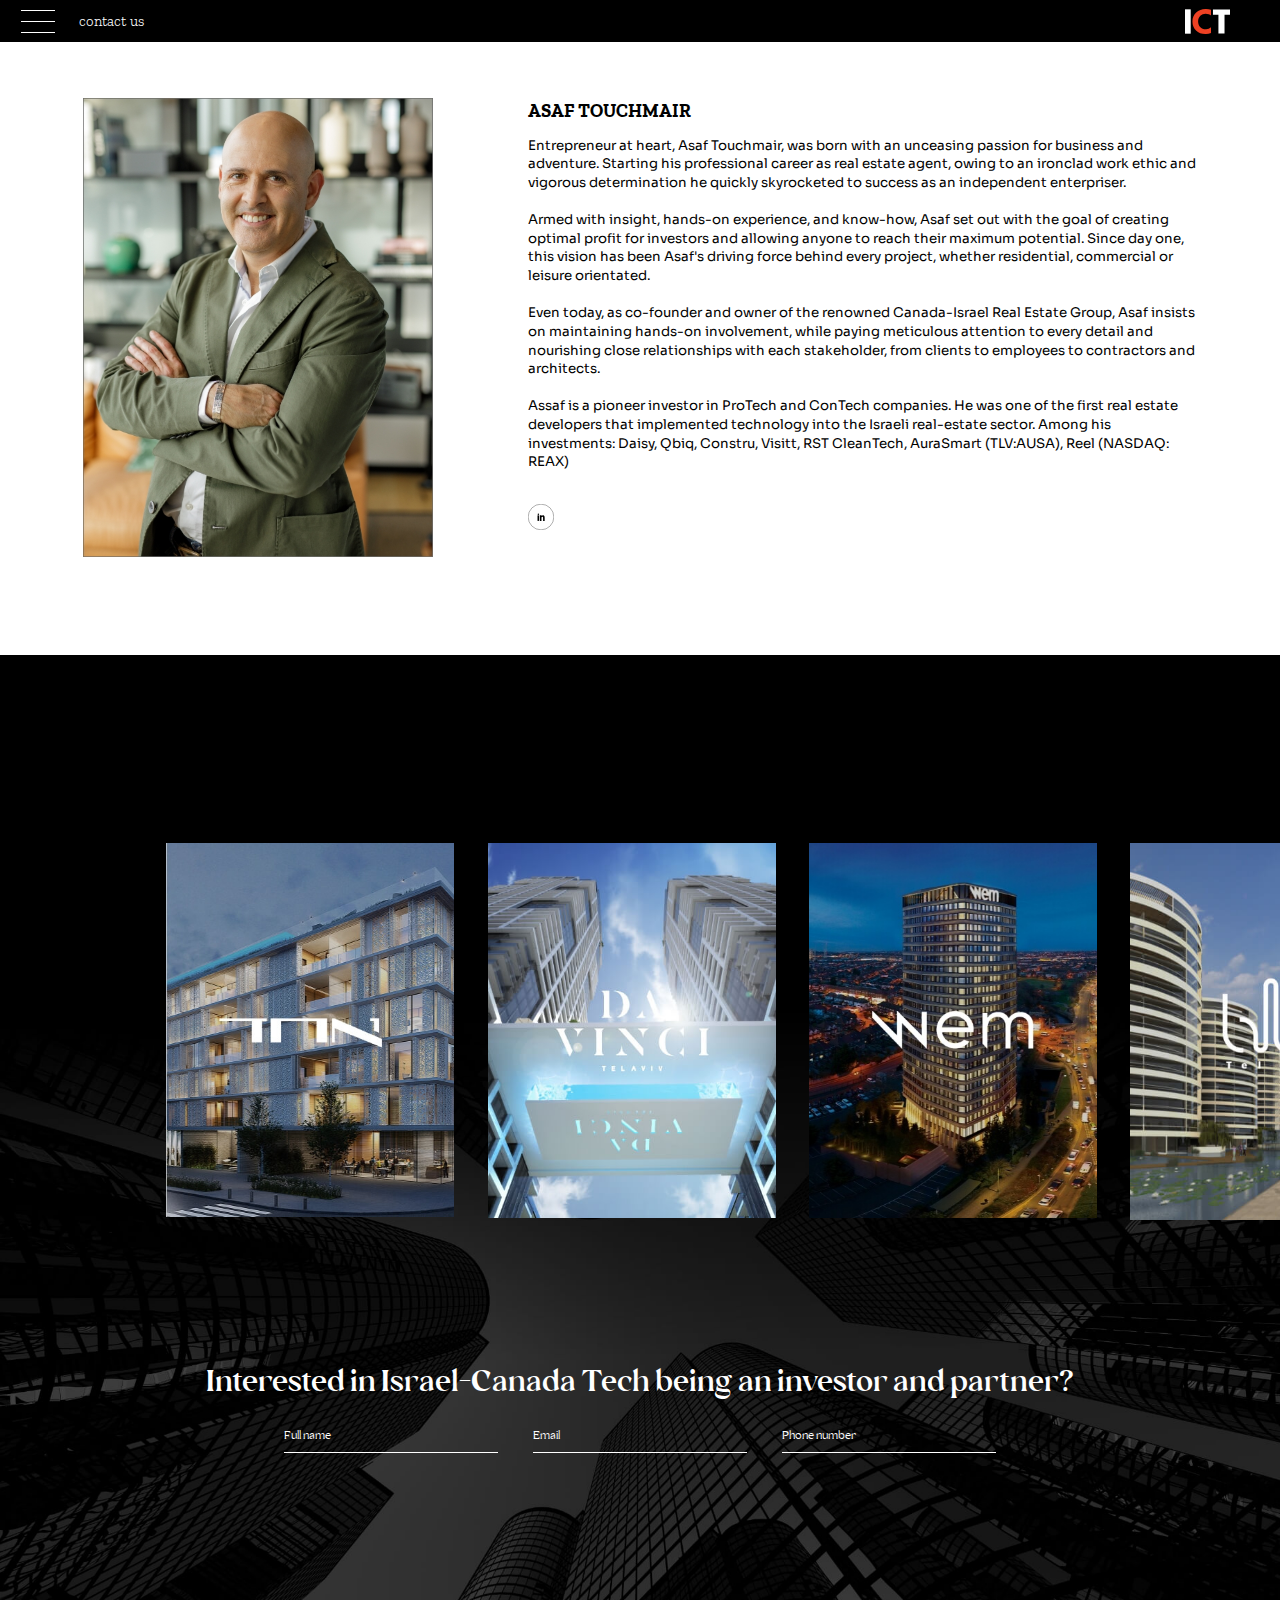
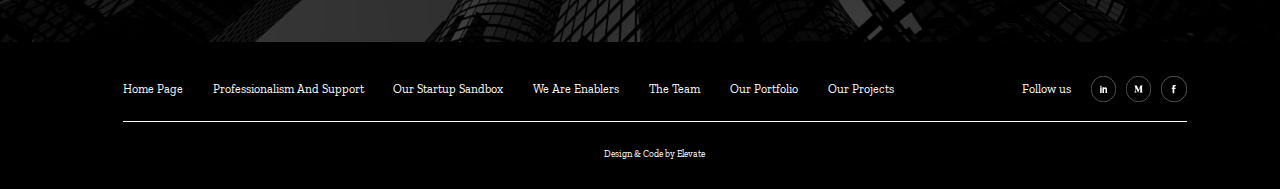
==== commit 1ade705c: "[FIX] - Lazy Loading" ====
--- a/asaf.html
+++ b/asaf.html
@@ -116,7 +116,7 @@
         <img src="img/about-team/person-2.jpg" alt="canada-tech-img">
       </div>
       <div class="text">
-        <h1 class="f-d-28 f-m-60 f-zilla">ASAF TOUCHMAIRT</h1>
+        <h1 class="f-d-28 f-m-60 f-zilla">ASAF TOUCHMAIR</h1>
         <p class="f-d-20 f-m-32 f-zilla">
           Entrepreneur at heart, Asaf Touchmair, was born with an unceasing passion for business and adventure. Starting
           his professional career as real estate agent, owing to an ironclad work ethic and vigorous determination he
@@ -203,13 +203,13 @@
   </div>
 
   <!-- Footer -->
-  <footer class="footer d-desktop">
+  <footer class="footer">
     <div class="container">
       <!-- Top -->
       <div class="footer-top">
         <!-- Links -->
         <div class="footer-links">
-          <ul class="scroll-to f-d-18 f-zilla">
+          <ul class="scroll-to f-d-18 f-m-28 f-zilla">
             <!-- Item -->
             <li>
               <a href="#banner">
@@ -256,7 +256,7 @@
         </div>
         <!-- Social -->
         <div class="footer-social">
-          <p class="f-d-18 f-zilla">Follow us</p>
+          <p class="f-d-18 f-m-28 f-zilla">Follow us</p>
           <ul>
             <!-- Item -->
             <li>
@@ -281,7 +281,7 @@
       </div>
       <!-- Bottom -->
       <div class="footer-bottom">
-        <a href="https://elevate.co.il/" class="f-d-14 f-zilla" target="_blank">Design & Code by Elevate</a>
+        <a href="https://elevate.co.il/" class="f-d-14 f-m-20 f-zilla" target="_blank">Design & Code  by Elevate</a>
       </div>
     </div>
   </footer>
--- a/css/style.css
+++ b/css/style.css
@@ -286,11 +286,54 @@
   margin-top: 1.5vw;
 }
 
+@media (max-width: 1023.98px) {
+  .footer {
+    padding: 12vw 10.5% 10vw 10.5%;
+  }
+  
+  .footer-top {
+    display: block;
+  }
+  
+  .footer-links ul {
+    display: block;
+    line-height: 1;
+  }
+  
+  .footer-links li:not(:last-child) {
+    margin-right: 0;
+    margin-bottom: 7.33vw;
+  }
+  
+  .footer-social {
+    margin-top: 7.33vw;
+  }
+  
+  .footer-social p {
+    margin-right: 4vw;
+  }
+  
+  .footer-social li:not(:last-child) {
+    margin-right: 2.66vw;
+  }
+  
+  .footer-social li img {
+    width: 7.33vw;
+  }
+  
+  .footer-bottom {
+    padding-top: 8vw;
+    margin-top: 6.66vw;
+    text-align: left;
+  }
+}
+
 /* #Banner
 ================================================== */
 .banner {
   position: relative;
   overflow: hidden;
+  background-color: black;
 }
 
 .banner video {
@@ -757,13 +800,14 @@
 }
 
 .team .info-1 {
-  top: 37%;
-  left: 4%;
+  top: 34%;
+  left: -2%;
+  width: 7vw;
 }
 
 .team .info-2 {
-  top: 49%;
-  right: 3%;
+  top: 38%;
+  right: -1%;
 }
 
 .team .info a {
@@ -791,12 +835,13 @@
 
   .team .info-1 {
     top: 0;
-    left: 21%;
+    left: 1%;
+    width: 38vw;
   }
   
   .team .info-2 {
     top: 0;
-    right: 22%;
+    right: 8%;
   }
 
   .team .info a img {
@@ -979,7 +1024,7 @@
 }
 
 .about .text-2 p {
-  width: 32.5vw;
+  width: 36.5vw;
   margin-left: auto;
 }
 
